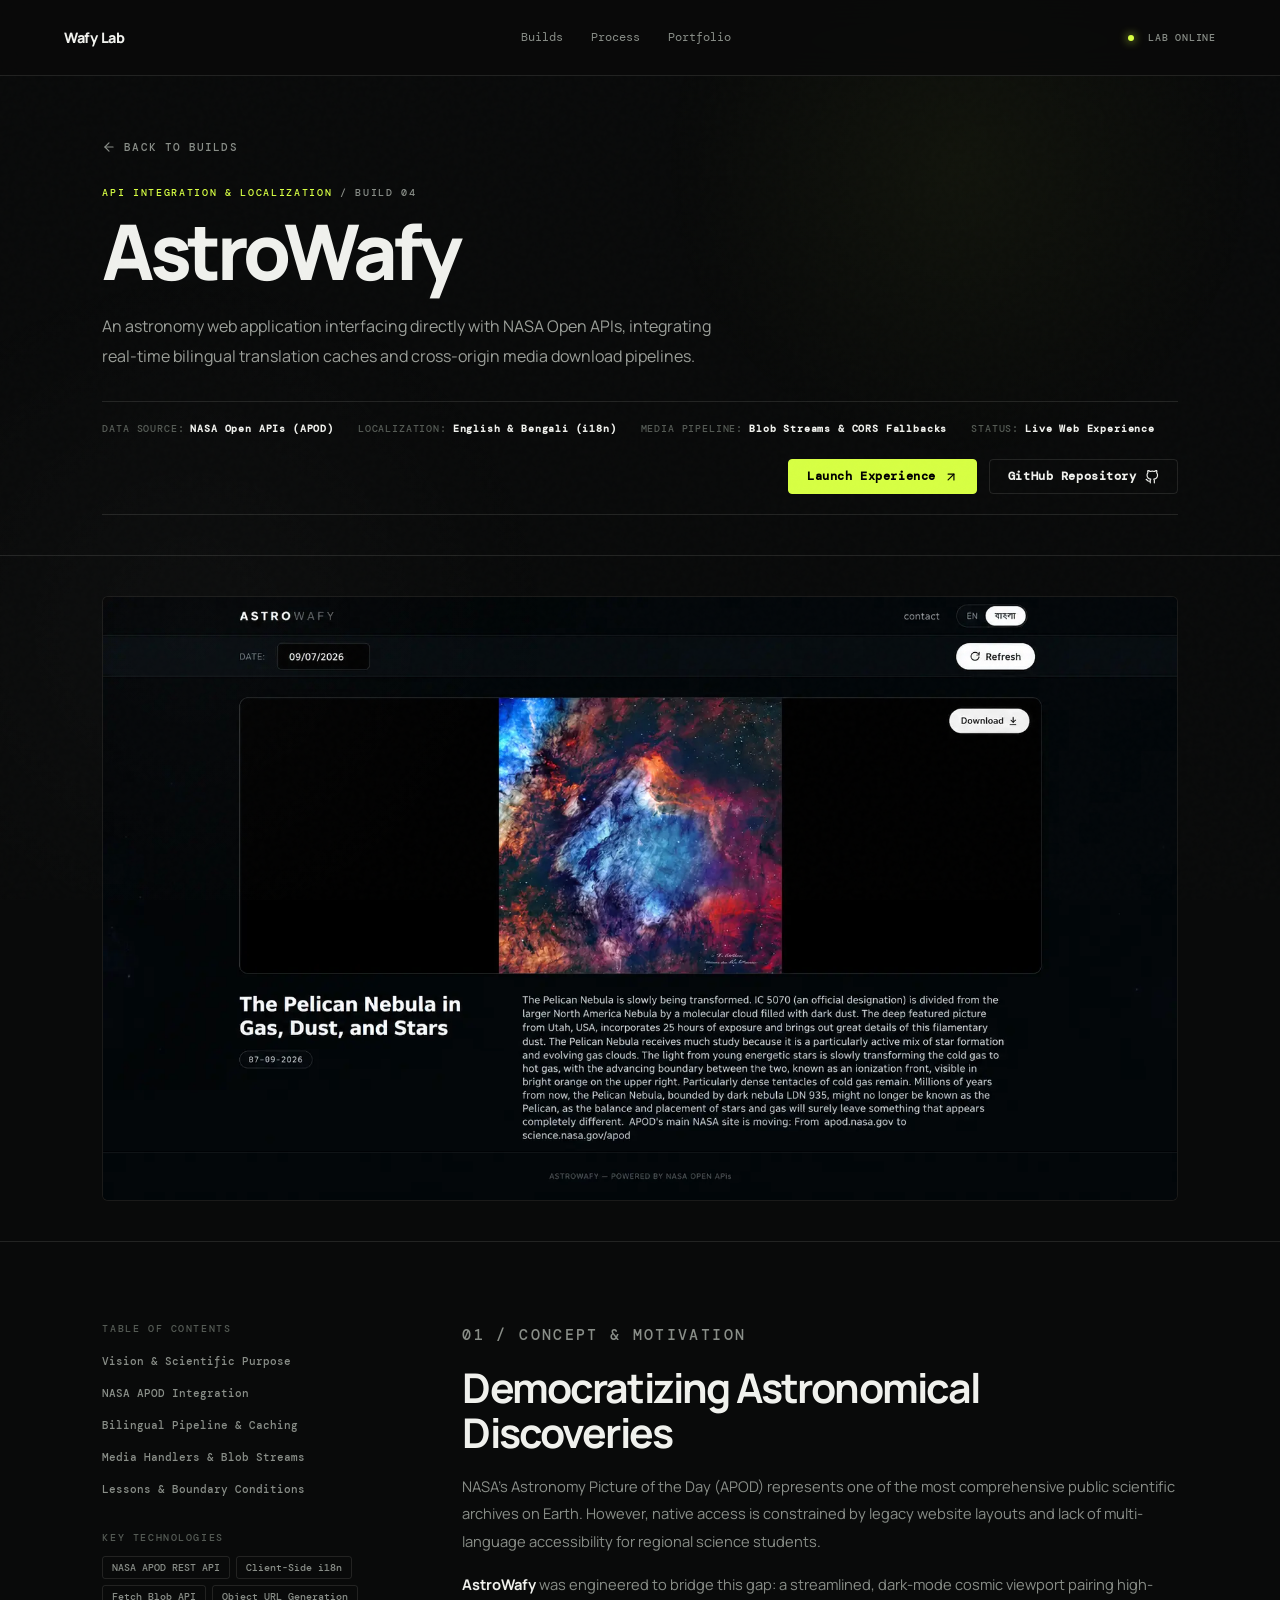
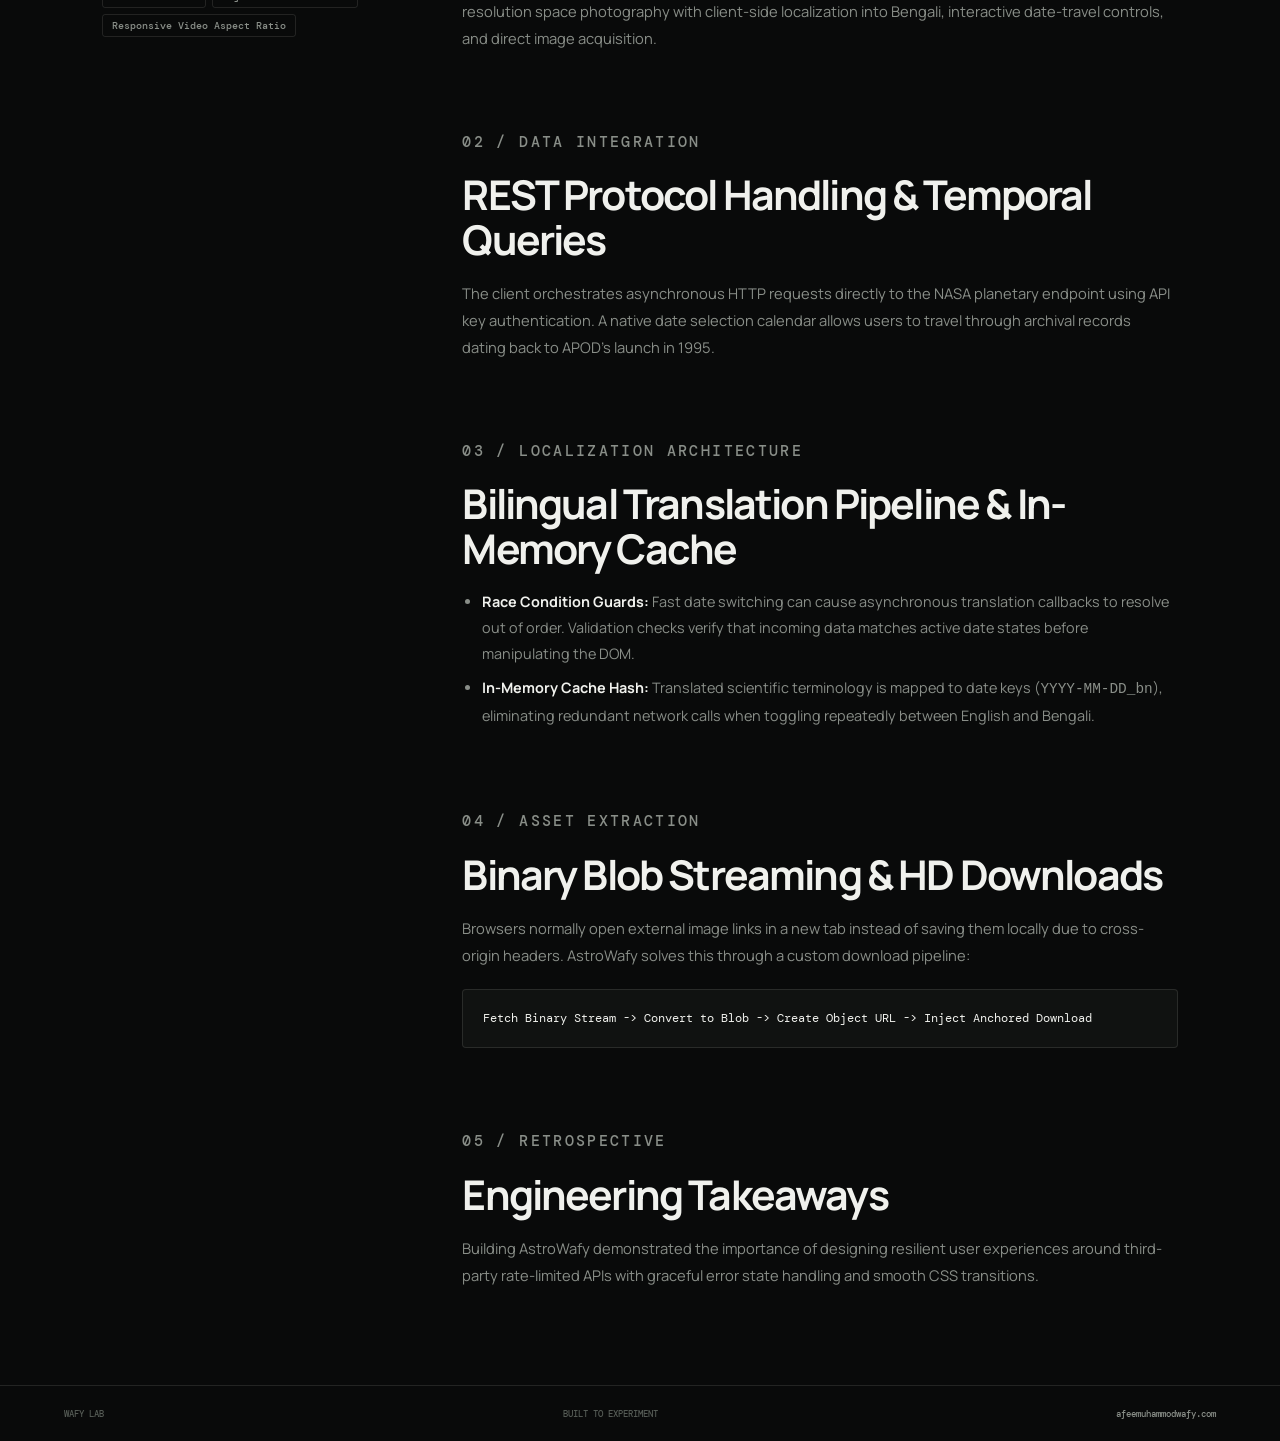
==== astrowafy/index.html @ f5166a3b "Add files via upload" ====
<!doctype html>
<html lang="en">
<head>
  <meta charset="UTF-8">
  <meta name="viewport" content="width=device-width, initial-scale=1.0">
  <title>AstroWafy — Case Study & API Architecture | Wafy Lab</title>
  <meta name="description" content="Technical case study of AstroWafy: An educational exploration interface integrating NASA APOD APIs, dual English-Bengali translation pipelines, and direct Blob image streams.">
  <link rel="canonical" href="https://amwafy.xyz/astrowafy">
  <link rel="preconnect" href="https://fonts.googleapis.com">
  <link rel="preconnect" href="https://fonts.gstatic.com" crossorigin>
  <link href="https://fonts.googleapis.com/css2?family=DM+Mono:wght@400;500&family=Manrope:wght@400;500;600;700;800&display=swap" rel="stylesheet">
  <link rel="icon" href="data:image/svg+xml,%3Csvg xmlns='http://www.w3.org/2000/svg' viewBox='0 0 64 64'%3E%3Crect width='64' height='64' rx='14' fill='%230b0b0b'/%3E%3Cpath d='M18 17h28v8H34v22h-9V25H18z' fill='white'/%3E%3C/svg%3E">
  <link rel="stylesheet" href="../style.css">
</head>
<body>
  <div class="noise" aria-hidden="true"></div>

  <header class="topbar">
    <a class="brand" href="../index.html" aria-label="Wafy Lab home">
      <span>Wafy Lab</span>
    </a>
    <nav>
      <a href="../index.html#builds">Builds</a>
      <a href="../index.html#process">Process</a>
      <a href="https://afeemuhammodwafy.com/" target="_blank" rel="noopener">Portfolio</a>
    </nav>
    <span class="status"><i></i> LAB ONLINE</span>
  </header>

  <main>
    <section class="cs-header">
      <a href="../index.html#builds" class="cs-back">
        <svg viewBox="0 0 24 24" fill="none" stroke="currentColor" stroke-width="2" stroke-linecap="round" stroke-linejoin="round"><path d="M19 12H5"/><path d="M12 19l-7-7 7-7"/></svg>
        Back to builds
      </a>

      <div class="cs-title-wrap">
        <p class="kicker"><span>API INTEGRATION & LOCALIZATION</span> / BUILD 04</p>
        <h1>AstroWafy</h1>
        <p class="lede">An astronomy web application interfacing directly with NASA Open APIs, integrating real-time bilingual translation caches and cross-origin media download pipelines.</p>
      </div>

      <div class="cs-meta-bar">
        <span>DATA SOURCE: <strong>NASA Open APIs (APOD)</strong></span>
        <span>LOCALIZATION: <strong>English & Bengali (i18n)</strong></span>
        <span>MEDIA PIPELINE: <strong>Blob Streams & CORS Fallbacks</strong></span>
        <span>STATUS: <strong>Live Web Experience</strong></span>

        <div class="cs-btn-row">
          <a href="https://astro.amwafy.xyz/" target="_blank" rel="noopener" class="cs-btn primary">
            Launch Experience
            <svg viewBox="0 0 24 24" fill="none" stroke="currentColor" stroke-width="2" stroke-linecap="round" stroke-linejoin="round"><path d="M7 17L17 7"/><path d="M7 7h10v10"/></svg>
          </a>
          <a href="https://github.com/afeemuhammodwafy1/astro" target="_blank" rel="noopener" class="cs-btn secondary">
            GitHub Repository
            <svg viewBox="0 0 24 24" fill="none" stroke="currentColor" stroke-width="2" stroke-linecap="round" stroke-linejoin="round"><path d="M9 19c-5 1.5-5-2.5-7-3m14 6v-3.87a3.37 3.37 0 0 0-.94-2.61c3.14-.35 6.44-1.54 6.44-7A5.44 5.44 0 0 0 20 4.77 5.07 5.07 0 0 0 19.91 1S18.73.65 16 2.48a13.38 13.38 0 0 0-7 0C6.27.65 5.09 1 5.09 1A5.07 5.07 0 0 0 5 4.77a5.44 5.44 0 0 0-1.5 3.78c0 5.42 3.3 6.61 6.44 7A3.37 3.37 0 0 0 9 18.13V22"/></svg>
          </a>
        </div>
      </div>
    </section>

    <section class="cs-hero-media">
      <div class="cs-image-frame">
        <img src="../assets/images/astrowafy.webp" alt="AstroWafy NASA Interface with Bilingual Display" loading="eager">
      </div>
    </section>

    <div class="cs-body">
      <aside class="cs-aside">
        <div class="cs-aside-block">
          <h4>Table of Contents</h4>
          <ul class="cs-nav-list">
            <li><a href="#overview">Vision & Scientific Purpose</a></li>
            <li><a href="#nasa">NASA APOD Integration</a></li>
            <li><a href="#i18n">Bilingual Pipeline & Caching</a></li>
            <li><a href="#media">Media Handlers & Blob Streams</a></li>
            <li><a href="#takeaways">Lessons & Boundary Conditions</a></li>
          </ul>
        </div>

        <div class="cs-aside-block">
          <h4>Key Technologies</h4>
          <div class="cs-tag-cloud">
            <span>NASA APOD REST API</span>
            <span>Client-Side i18n</span>
            <span>Fetch Blob API</span>
            <span>Object URL Generation</span>
            <span>Responsive Video Aspect Ratio</span>
          </div>
        </div>
      </aside>

      <article class="cs-article">
        <section id="overview" class="cs-section">
          <p class="micro">01 / CONCEPT & MOTIVATION</p>
          <h2>Democratizing Astronomical Discoveries</h2>
          <p>NASA's Astronomy Picture of the Day (APOD) represents one of the most comprehensive public scientific archives on Earth. However, native access is constrained by legacy website layouts and lack of multi-language accessibility for regional science students.</p>
          <p><strong>AstroWafy</strong> was engineered to bridge this gap: a streamlined, dark-mode cosmic viewport pairing high-resolution space photography with client-side localization into Bengali, interactive date-travel controls, and direct image acquisition.</p>
        </section>

        <section id="nasa" class="cs-section">
          <p class="micro">02 / DATA INTEGRATION</p>
          <h2>REST Protocol Handling & Temporal Queries</h2>
          <p>The client orchestrates asynchronous HTTP requests directly to the NASA planetary endpoint using API key authentication. A native date selection calendar allows users to travel through archival records dating back to APOD's launch in 1995.</p>
        </section>

        <section id="i18n" class="cs-section">
          <p class="micro">03 / LOCALIZATION ARCHITECTURE</p>
          <h2>Bilingual Translation Pipeline & In-Memory Cache</h2>
          <ul>
            <li><strong>Race Condition Guards:</strong> Fast date switching can cause asynchronous translation callbacks to resolve out of order. Validation checks verify that incoming data matches active date states before manipulating the DOM.</li>
            <li><strong>In-Memory Cache Hash:</strong> Translated scientific terminology is mapped to date keys (<code>YYYY-MM-DD_bn</code>), eliminating redundant network calls when toggling repeatedly between English and Bengali.</li>
          </ul>
        </section>

        <section id="media" class="cs-section">
          <p class="micro">04 / ASSET EXTRACTION</p>
          <h2>Binary Blob Streaming & HD Downloads</h2>
          <p>Browsers normally open external image links in a new tab instead of saving them locally due to cross-origin headers. AstroWafy solves this through a custom download pipeline:</p>
          <div class="cs-code-box">
Fetch Binary Stream -> Convert to Blob -> Create Object URL -> Inject Anchored Download
          </div>
        </section>

        <section id="takeaways" class="cs-section">
          <p class="micro">05 / RETROSPECTIVE</p>
          <h2>Engineering Takeaways</h2>
          <p>Building AstroWafy demonstrated the importance of designing resilient user experiences around third-party rate-limited APIs with graceful error state handling and smooth CSS transitions.</p>
        </section>
      </article>
    </div>
  </main>

  <footer>
    <span>WAFY LAB</span>
    <span>BUILT TO EXPERIMENT</span>
    <a href="https://afeemuhammodwafy.com/" target="_blank" rel="noopener">afeemuhammodwafy.com</a>
  </footer>
</body>
</html>
---- style.css ----
:root {
  --bg: #090a0a;
  --panel: #101211;
  --panel-2: #141715;
  --text: #f0f1ed;
  --muted: #898e88;
  --dim: #555b55;
  --line: rgba(240, 241, 237, 0.11);
  --acid: #d7ff43;
  --mono: "DM Mono", monospace;
  --sans: "Manrope", sans-serif;
}

* {
  box-sizing: border-box;
  margin: 0;
  padding: 0;
}

html {
  scroll-behavior: smooth;
}

body {
  background: var(--bg);
  color: var(--text);
  font-family: var(--sans);
  overflow-x: hidden;
  line-height: 1.5;
}

body:before {
  content: "";
  position: fixed;
  inset: 0;
  background: radial-gradient(circle at 75% 18%, rgba(215, 255, 67, 0.045), transparent 25%),
              radial-gradient(circle at 15% 70%, rgba(255, 255, 255, 0.025), transparent 30%);
  pointer-events: none;
}

.noise {
  position: fixed;
  inset: 0;
  opacity: 0.025;
  pointer-events: none;
  z-index: 10;
  background-image: url("data:image/svg+xml,%3Csvg viewBox='0 0 180 180' xmlns='http://www.w3.org/2000/svg'%3E%3Cfilter id='n'%3E%3CfeTurbulence type='fractalNoise' baseFrequency='.9' numOctaves='3' stitchTiles='stitch'/%3E%3C/filter%3E%3Crect width='100%25' height='100%25' filter='url(%23n)' opacity='.7'/%3E%3C/svg%3E");
}

a {
  color: inherit;
}

.skip-link {
  position: fixed;
  left: 1rem;
  top: -4rem;
  z-index: 9999;
  padding: 0.7rem 1rem;
  background: #111;
  color: #fff;
  text-decoration: none;
  border-radius: 0.5rem;
}

.skip-link:focus {
  top: 1rem;
}

.topbar {
  height: 76px;
  border-bottom: 1px solid var(--line);
  display: flex;
  align-items: center;
  padding: 0 clamp(20px, 5vw, 72px);
  gap: 42px;
  background: rgba(9, 10, 10, 0.78);
  backdrop-filter: blur(16px);
  position: sticky;
  top: 0;
  z-index: 100;
}

.brand {
  display: flex;
  align-items: center;
  text-decoration: none;
  font-size: 0.9rem;
  font-weight: 800;
  letter-spacing: -0.02em;
}

.topbar nav {
  display: flex;
  gap: 28px;
  margin: auto;
  font: 400 0.72rem var(--mono);
  color: var(--muted);
}

.topbar nav a {
  text-decoration: none;
  transition: color 0.2s;
}

.topbar nav a:hover {
  color: var(--text);
}

.status {
  font: 500 0.62rem var(--mono);
  letter-spacing: 0.08em;
  color: var(--muted);
}

.status i {
  display: inline-block;
  width: 6px;
  height: 6px;
  background: var(--acid);
  border-radius: 50%;
  margin-right: 7px;
  box-shadow: 0 0 10px var(--acid);
}

.hero {
  min-height: calc(100vh - 76px);
  display: grid;
  grid-template-columns: minmax(0, 1.05fr) minmax(380px, 0.95fr);
  align-items: center;
  gap: 40px;
  padding: 70px clamp(20px, 8vw, 120px);
  border-bottom: 1px solid var(--line);
}

.kicker,
.eyebrow,
.micro {
  font: 500 0.65rem var(--mono);
  letter-spacing: 0.16em;
  color: var(--muted);
  text-transform: uppercase;
}

.kicker span,
.eyebrow {
  color: var(--acid);
}

.hero h1 {
  font-size: clamp(3.6rem, 8vw, 8.2rem);
  line-height: 0.9;
  letter-spacing: -0.075em;
  margin: 25px 0 32px;
  font-weight: 800;
}

.hero h1 em {
  font-style: normal;
  color: var(--muted);
}

.lede {
  max-width: 630px;
  color: #9b9f99;
  font-size: 1rem;
  line-height: 1.85;
}

.scroll-cue {
  display: inline-flex;
  align-items: center;
  gap: 12px;
  margin-top: 38px;
  text-decoration: none;
  font: 500 0.68rem var(--mono);
  color: var(--text);
  text-transform: uppercase;
  letter-spacing: 0.08em;
}

.scroll-cue svg {
  width: 17px;
  color: var(--acid);
  transition: transform 0.2s;
}

.scroll-cue:hover svg {
  transform: translateY(4px);
}

.lab-orbit {
  height: min(570px, 45vw);
  min-height: 360px;
  position: relative;
  display: grid;
  place-items: center;
}

.orbit {
  position: absolute;
  border: 1px solid var(--line);
  border-radius: 50%;
  animation: spin linear infinite;
}

.orbit-a {
  width: 86%;
  height: 86%;
  animation-duration: 28s;
}

.orbit-b {
  width: 62%;
  height: 62%;
  border-color: rgba(215, 255, 67, 0.18);
  animation-duration: 19s;
  animation-direction: reverse;
}

.orbit-c {
  width: 39%;
  height: 39%;
  animation-duration: 12s;
}

.orbit:after {
  content: "";
  position: absolute;
  width: 5px;
  height: 5px;
  background: var(--acid);
  border-radius: 50%;
  top: -3px;
  left: 50%;
  box-shadow: 0 0 16px var(--acid);
}

.core {
  width: 170px;
  height: 170px;
  border: 1px solid rgba(215, 255, 67, 0.45);
  border-radius: 50%;
  display: flex;
  flex-direction: column;
  align-items: center;
  justify-content: center;
  background: rgba(215, 255, 67, 0.025);
  box-shadow: 0 0 80px rgba(215, 255, 67, 0.05);
}

.core small {
  font: 500 0.48rem var(--mono);
  color: var(--muted);
  letter-spacing: 0.1em;
  text-align: center;
  line-height: 1.6;
}

.orbit-label {
  position: absolute;
  font: 500 0.55rem var(--mono);
  letter-spacing: 0.12em;
  color: var(--dim);
  background: var(--bg);
  padding: 5px 7px;
}

.l1 { top: 12%; right: 9%; }
.l2 { bottom: 17%; left: 8%; }
.l3 { top: 43%; right: 0; }

@keyframes spin {
  to {
    transform: rotate(360deg);
  }
}

.signal-strip {
  border-bottom: 1px solid var(--line);
  display: grid;
  grid-template-columns: repeat(4, 1fr);
  padding: 17px clamp(20px, 5vw, 72px);
  gap: 20px;
  font: 500 0.59rem var(--mono);
  color: var(--dim);
  letter-spacing: 0.08em;
}

.builds {
  padding: 120px clamp(20px, 8vw, 120px);
}

.section-intro {
  display: flex;
  justify-content: space-between;
  align-items: end;
  gap: 40px;
  margin-bottom: 55px;
}

.section-intro h2,
.process h2 {
  font-size: clamp(2.7rem, 5vw, 5.2rem);
  line-height: 0.92;
  letter-spacing: -0.065em;
  margin: 14px 0 0;
}

.section-note {
  max-width: 370px;
  color: var(--muted);
  font-size: 0.85rem;
  line-height: 1.7;
}

.featured-build {
  border: 1px solid var(--line);
  background: linear-gradient(125deg, #111411, #0c0e0d);
  padding: 30px 34px 0;
  overflow: hidden;
}

.build-meta,
.tile-head {
  display: flex;
  justify-content: space-between;
  font: 500 0.6rem var(--mono);
  letter-spacing: 0.1em;
  color: var(--dim);
}

.featured-content {
  display: grid;
  grid-template-columns: 1.05fr 0.95fr;
  gap: 60px;
  padding: 60px 0;
  align-items: center;
}

.featured-content h3 {
  font-size: clamp(2.5rem, 5vw, 5.2rem);
  line-height: 0.92;
  letter-spacing: -0.065em;
  margin: 0;
}

.build-description {
  max-width: 560px;
  color: var(--muted);
  line-height: 1.8;
  font-size: 0.9rem;
  margin-top: 24px;
}

.project-media,
.tile-media {
  width: 100%;
  aspect-ratio: 16/9;
  border: 1px solid var(--line);
  background: #000;
  border-radius: 4px;
  overflow: hidden;
  position: relative;
}

.tile-media {
  margin: 16px 0 20px;
}

.project-shot {
  width: 100%;
  height: 100%;
  object-fit: cover;
  display: block;
  filter: contrast(102%) brightness(0.95);
  transition: transform 0.4s cubic-bezier(0.16, 1, 0.3, 1), filter 0.4s ease;
}

.build-footer {
  border-top: 1px solid var(--line);
  padding: 19px 0;
  display: flex;
  justify-content: space-between;
  align-items: center;
  gap: 20px;
  font: 500 0.6rem var(--mono);
  color: var(--dim);
}

.tile-foot {
  border-top: 1px solid var(--line);
  margin-top: auto;
  padding-top: 18px;
  display: flex;
  justify-content: space-between;
  align-items: center;
  gap: 12px;
  font: 500 0.58rem var(--mono);
  color: var(--dim);
}

.tile-stack-tag {
  color: var(--dim);
  font: 500 0.58rem var(--mono);
}

.card-actions {
  display: flex;
  align-items: center;
  gap: 14px;
}

.btn-case-study {
  display: inline-flex;
  align-items: center;
  gap: 6px;
  color: var(--acid);
  text-decoration: none;
  font-weight: 600;
  letter-spacing: 0.04em;
  transition: opacity 0.2s;
}

.btn-case-study:hover {
  opacity: 0.8;
}

.btn-live {
  display: inline-flex;
  align-items: center;
  gap: 5px;
  color: var(--muted);
  text-decoration: none;
  transition: color 0.2s;
}

.btn-live:hover {
  color: var(--text);
}

.btn-case-study svg,
.btn-live svg {
  width: 13px;
  height: 13px;
  flex-shrink: 0;
}

.build-stack {
  display: grid;
  grid-template-columns: repeat(3, 1fr);
  gap: 16px;
  margin-top: 16px;
}

.build-tile {
  min-height: 430px;
  border: 1px solid var(--line);
  padding: 24px;
  display: flex;
  flex-direction: column;
  position: relative;
  background: var(--panel);
  transition: transform 0.25s, border-color 0.25s;
}

.build-tile:hover {
  transform: translateY(-4px);
  border-color: rgba(215, 255, 67, 0.28);
}

.build-tile:hover .project-shot,
.featured-build:hover .project-shot {
  transform: scale(1.04);
  filter: contrast(108%) brightness(1);
}

.build-tile h3 {
  font-size: 1.45rem;
  line-height: 1.05;
  letter-spacing: -0.045em;
  margin: 0 0 10px;
}

.build-tile > p:not(.micro) {
  color: var(--muted);
  font-size: 0.78rem;
  line-height: 1.7;
  max-width: 330px;
}

.process {
  padding: 120px clamp(20px, 8vw, 120px);
  display: grid;
  grid-template-columns: 0.8fr 1.2fr;
  gap: 100px;
  border-top: 1px solid var(--line);
  border-bottom: 1px solid var(--line);
}

.process h2 {
  font-size: clamp(3rem, 6vw, 6rem);
}

.process-list {
  border-top: 1px solid var(--line);
}

.process-row {
  padding: 28px 0;
  border-bottom: 1px solid var(--line);
}

.process-row h3 {
  font-size: 1.25rem;
  letter-spacing: -0.03em;
}

.process-row p {
  color: var(--muted);
  font-size: 0.8rem;
  line-height: 1.7;
  max-width: 540px;
  margin-top: 9px;
}

.manifesto {
  padding: 140px clamp(20px, 8vw, 120px);
  border-top: 1px solid var(--line);
  border-bottom: 1px solid var(--line);
  max-width: 1000px;
  margin: 0 auto;
}

.manifesto .eyebrow {
  margin-bottom: 2rem;
}

blockquote {
  font-size: clamp(1.9rem, 4vw, 4.2rem);
  line-height: 1.05;
  letter-spacing: -0.055em;
  max-width: 1000px;
  margin-bottom: 2rem;
}

.signature {
  font: 500 0.68rem var(--mono);
  color: var(--dim);
}

.section-label {
  font-family: var(--mono);
  font-size: 0.65rem;
  font-weight: 500;
  letter-spacing: 0.16em;
  color: var(--acid);
  text-transform: uppercase;
  margin-bottom: 1.5rem;
}

.lab-info {
  padding: 6rem clamp(20px, 8vw, 120px);
  border-top: 1px solid var(--line);
}

.lab-info-grid {
  display: grid;
  grid-template-columns: minmax(0, 0.8fr) minmax(0, 1.2fr);
  gap: 3rem;
  align-items: start;
  max-width: 1400px;
  margin: 0 auto;
}

.lab-info h2 {
  font-size: clamp(2.5rem, 4vw, 3.8rem);
  line-height: 1.05;
  letter-spacing: -0.04em;
}

.lab-info-copy p {
  margin-bottom: 1rem;
  max-width: 65ch;
  line-height: 1.8;
  color: var(--muted);
}

.cs-header {
  padding: 60px clamp(20px, 8vw, 120px) 40px;
  border-bottom: 1px solid var(--line);
}

.cs-back {
  display: inline-flex;
  align-items: center;
  gap: 8px;
  font: 500 0.68rem var(--mono);
  color: var(--muted);
  text-decoration: none;
  text-transform: uppercase;
  letter-spacing: 0.1em;
  margin-bottom: 32px;
  transition: color 0.2s;
}

.cs-back:hover {
  color: var(--acid);
}

.cs-back svg {
  width: 14px;
  height: 14px;
}

.cs-title-wrap h1 {
  font-size: clamp(2.8rem, 6vw, 5.5rem);
  line-height: 0.95;
  letter-spacing: -0.06em;
  margin: 16px 0 24px;
  font-weight: 800;
}

.cs-meta-bar {
  display: flex;
  flex-wrap: wrap;
  gap: 24px;
  align-items: center;
  padding: 20px 0;
  border-top: 1px solid var(--line);
  border-bottom: 1px solid var(--line);
  margin-top: 30px;
  font: 500 0.65rem var(--mono);
  color: var(--dim);
  letter-spacing: 0.08em;
}

.cs-meta-bar span {
  display: inline-flex;
  align-items: center;
  gap: 6px;
}

.cs-meta-bar strong {
  color: var(--text);
}

.cs-btn-row {
  display: flex;
  gap: 12px;
  margin-left: auto;
}

.cs-btn {
  display: inline-flex;
  align-items: center;
  gap: 8px;
  padding: 9px 18px;
  border: 1px solid var(--line);
  border-radius: 4px;
  font: 600 0.72rem var(--mono);
  text-decoration: none;
  color: var(--text);
  transition: all 0.2s;
  letter-spacing: 0.05em;
}

.cs-btn svg {
  width: 14px;
  height: 14px;
}

.cs-btn.primary {
  background: var(--acid);
  color: #000;
  border-color: var(--acid);
}

.cs-btn.primary:hover {
  opacity: 0.9;
}

.cs-btn.secondary:hover {
  border-color: var(--acid);
  color: var(--acid);
}

.cs-hero-media {
  padding: 40px clamp(20px, 8vw, 120px);
  border-bottom: 1px solid var(--line);
}

.cs-image-frame {
  width: 100%;
  aspect-ratio: 16/9;
  border: 1px solid var(--line);
  border-radius: 6px;
  overflow: hidden;
  background: #000;
}

.cs-image-frame img {
  width: 100%;
  height: 100%;
  object-fit: cover;
  display: block;
}

.cs-body {
  padding: 80px clamp(20px, 8vw, 120px);
  display: grid;
  grid-template-columns: 280px minmax(0, 1fr);
  gap: 80px;
}

.cs-aside {
  position: sticky;
  top: 100px;
  height: fit-content;
  display: flex;
  flex-direction: column;
  gap: 32px;
}

.cs-aside-block h4 {
  font: 500 0.62rem var(--mono);
  letter-spacing: 0.16em;
  color: var(--dim);
  text-transform: uppercase;
  margin-bottom: 12px;
}

.cs-tag-cloud {
  display: flex;
  flex-wrap: wrap;
  gap: 6px;
}

.cs-tag-cloud span {
  padding: 4px 9px;
  border: 1px solid var(--line);
  border-radius: 3px;
  font: 500 0.62rem var(--mono);
  color: var(--muted);
}

.cs-nav-list {
  list-style: none;
  display: flex;
  flex-direction: column;
  gap: 8px;
}

.cs-nav-list a {
  font: 500 0.68rem var(--mono);
  color: var(--muted);
  text-decoration: none;
  transition: color 0.2s;
}

.cs-nav-list a:hover {
  color: var(--acid);
}

.cs-article {
  display: flex;
  flex-direction: column;
  gap: 60px;
}

.cs-section {
  scroll-margin-top: 100px;
}

.cs-section h2 {
  font-size: clamp(1.8rem, 3.2vw, 2.6rem);
  letter-spacing: -0.045em;
  line-height: 1.1;
  margin-bottom: 18px;
  color: var(--text);
}

.cs-section p {
  font-size: 0.92rem;
  line-height: 1.85;
  color: var(--muted);
  margin-bottom: 16px;
}

.cs-section p strong {
  color: var(--text);
}

.cs-section ul {
  margin: 0 0 20px 20px;
  color: var(--muted);
  font-size: 0.9rem;
  line-height: 1.8;
}

.cs-section li {
  margin-bottom: 8px;
}

.cs-section li strong {
  color: var(--text);
}

.cs-grid-cards {
  display: grid;
  grid-template-columns: repeat(auto-fit, minmax(240px, 1fr));
  gap: 16px;
  margin: 24px 0;
}

.cs-card {
  border: 1px solid var(--line);
  background: var(--panel);
  padding: 20px;
  border-radius: 4px;
}

.cs-card h4 {
  font-size: 0.95rem;
  margin-bottom: 8px;
  color: var(--text);
  letter-spacing: -0.02em;
}

.cs-card p {
  font-size: 0.82rem;
  line-height: 1.65;
  color: var(--muted);
}

.cs-code-box {
  background: var(--panel);
  border: 1px solid var(--line);
  border-radius: 4px;
  padding: 18px 20px;
  font: 400 0.78rem var(--mono);
  color: var(--text);
  overflow-x: auto;
  margin: 20px 0;
  line-height: 1.7;
}

footer {
  border-top: 1px solid var(--line);
  padding: 22px clamp(20px, 5vw, 72px);
  display: flex;
  justify-content: space-between;
  gap: 20px;
  font: 500 0.57rem var(--mono);
  color: var(--dim);
}

footer a {
  text-decoration: none;
  color: var(--muted);
}

@media (max-width: 960px) {
  .hero {
    grid-template-columns: 1fr;
    padding-top: 90px;
  }
  .lab-orbit {
    height: 440px;
  }
  .build-stack {
    grid-template-columns: 1fr;
  }
  .featured-content {
    grid-template-columns: 1fr;
    gap: 45px;
  }
  .process {
    grid-template-columns: 1fr;
    gap: 60px;
  }
  .cs-body {
    grid-template-columns: 1fr;
    gap: 50px;
  }
  .cs-aside {
    position: static;
  }
  .cs-btn-row {
    margin-left: 0;
    width: 100%;
  }
}

@media (max-width: 620px) {
  .topbar {
    height: 64px;
    padding: 0 18px;
    gap: 0;
  }
  .topbar nav {
    display: none;
  }
  .status {
    margin-left: auto;
  }
  .hero {
    min-height: auto;
    padding: 80px 20px 70px;
  }
  .hero h1 {
    font-size: clamp(3.1rem, 17vw, 5rem);
  }
  .signal-strip {
    grid-template-columns: 1fr 1fr;
    font-size: 0.52rem;
  }
  .builds,
  .process {
    padding: 80px 20px;
  }
  .section-intro {
    display: block;
  }
  .section-note {
    margin-top: 20px;
  }
  .featured-build {
    padding: 22px 20px 0;
  }
  .featured-content {
    padding: 40px 0 35px;
  }
  .build-footer {
    flex-direction: column;
    align-items: flex-start;
  }
  .manifesto {
    padding: 90px 20px;
  }
  footer {
    display: grid;
    grid-template-columns: 1fr;
  }
  .cs-header,
  .cs-hero-media,
  .cs-body {
    padding-left: 20px;
    padding-right: 20px;
  }
  .cs-btn-row {
    flex-direction: column;
  }
  .cs-btn {
    justify-content: center;
  }
}
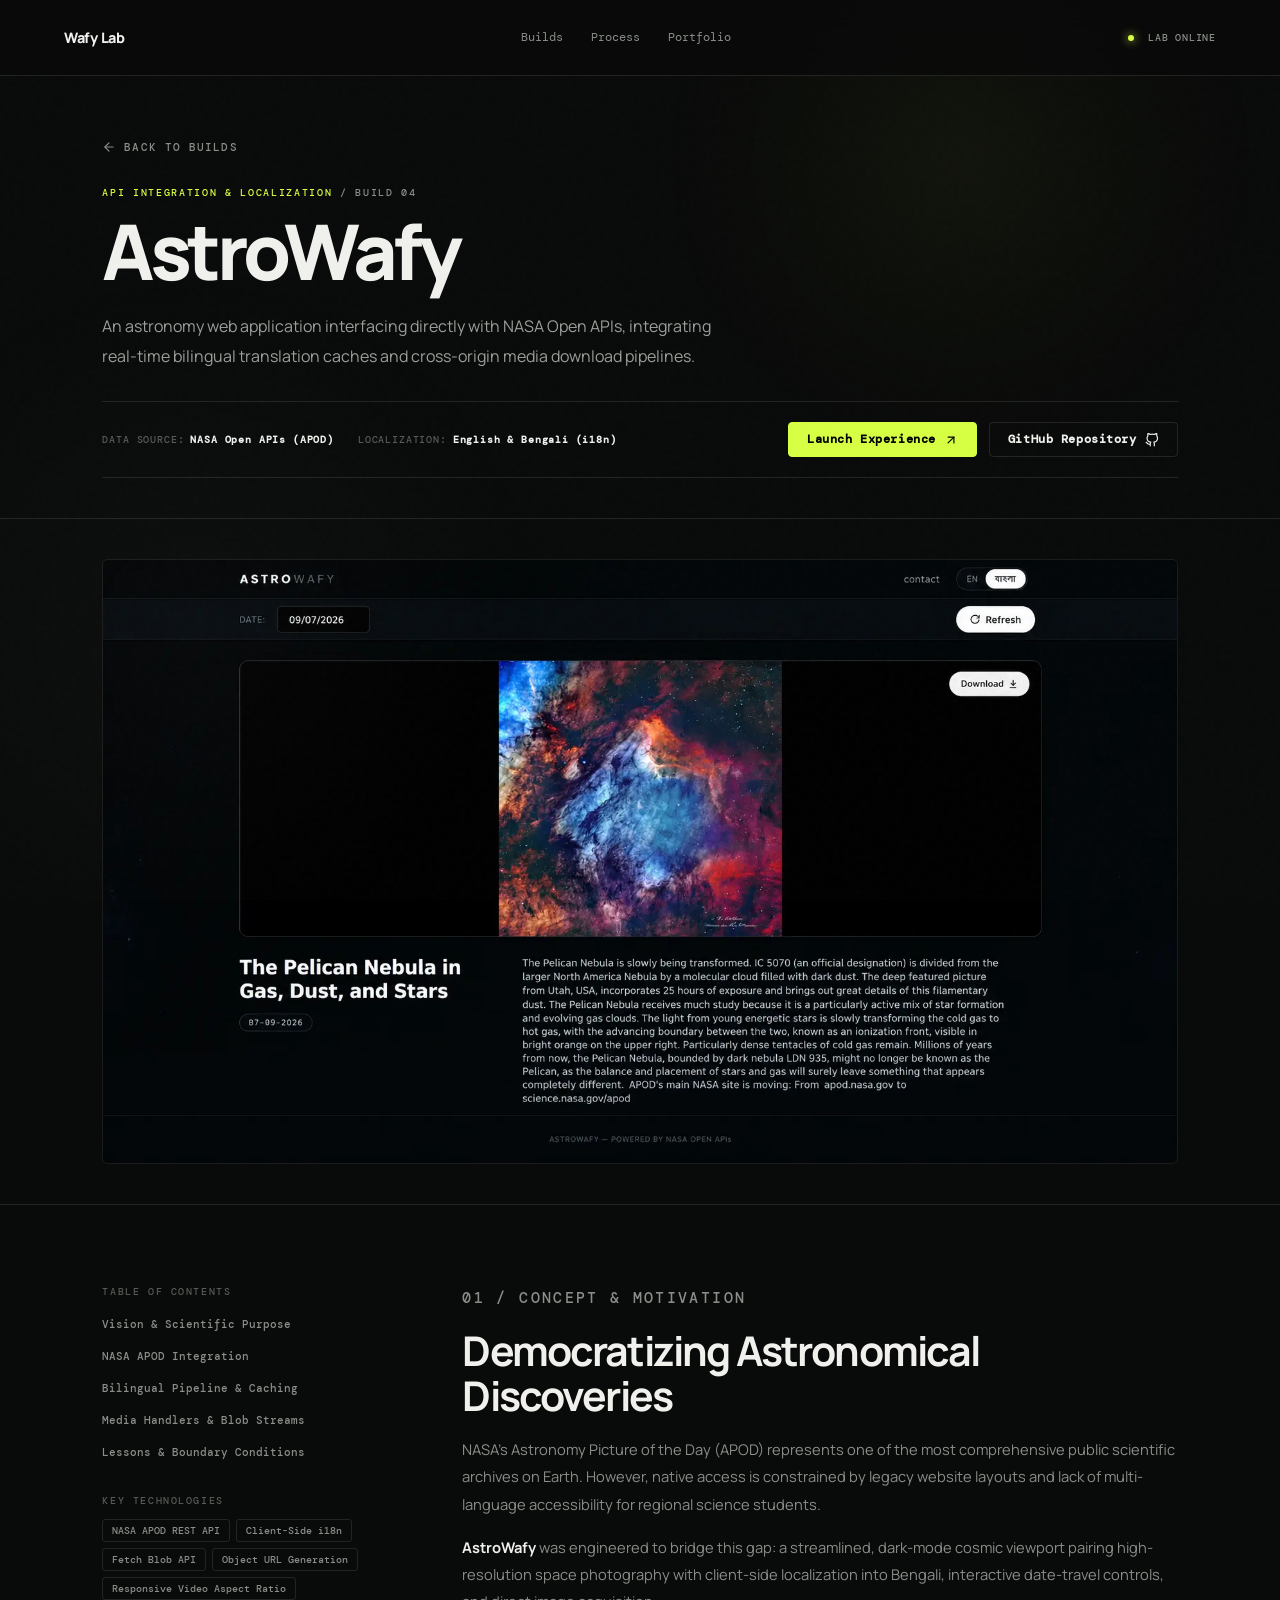
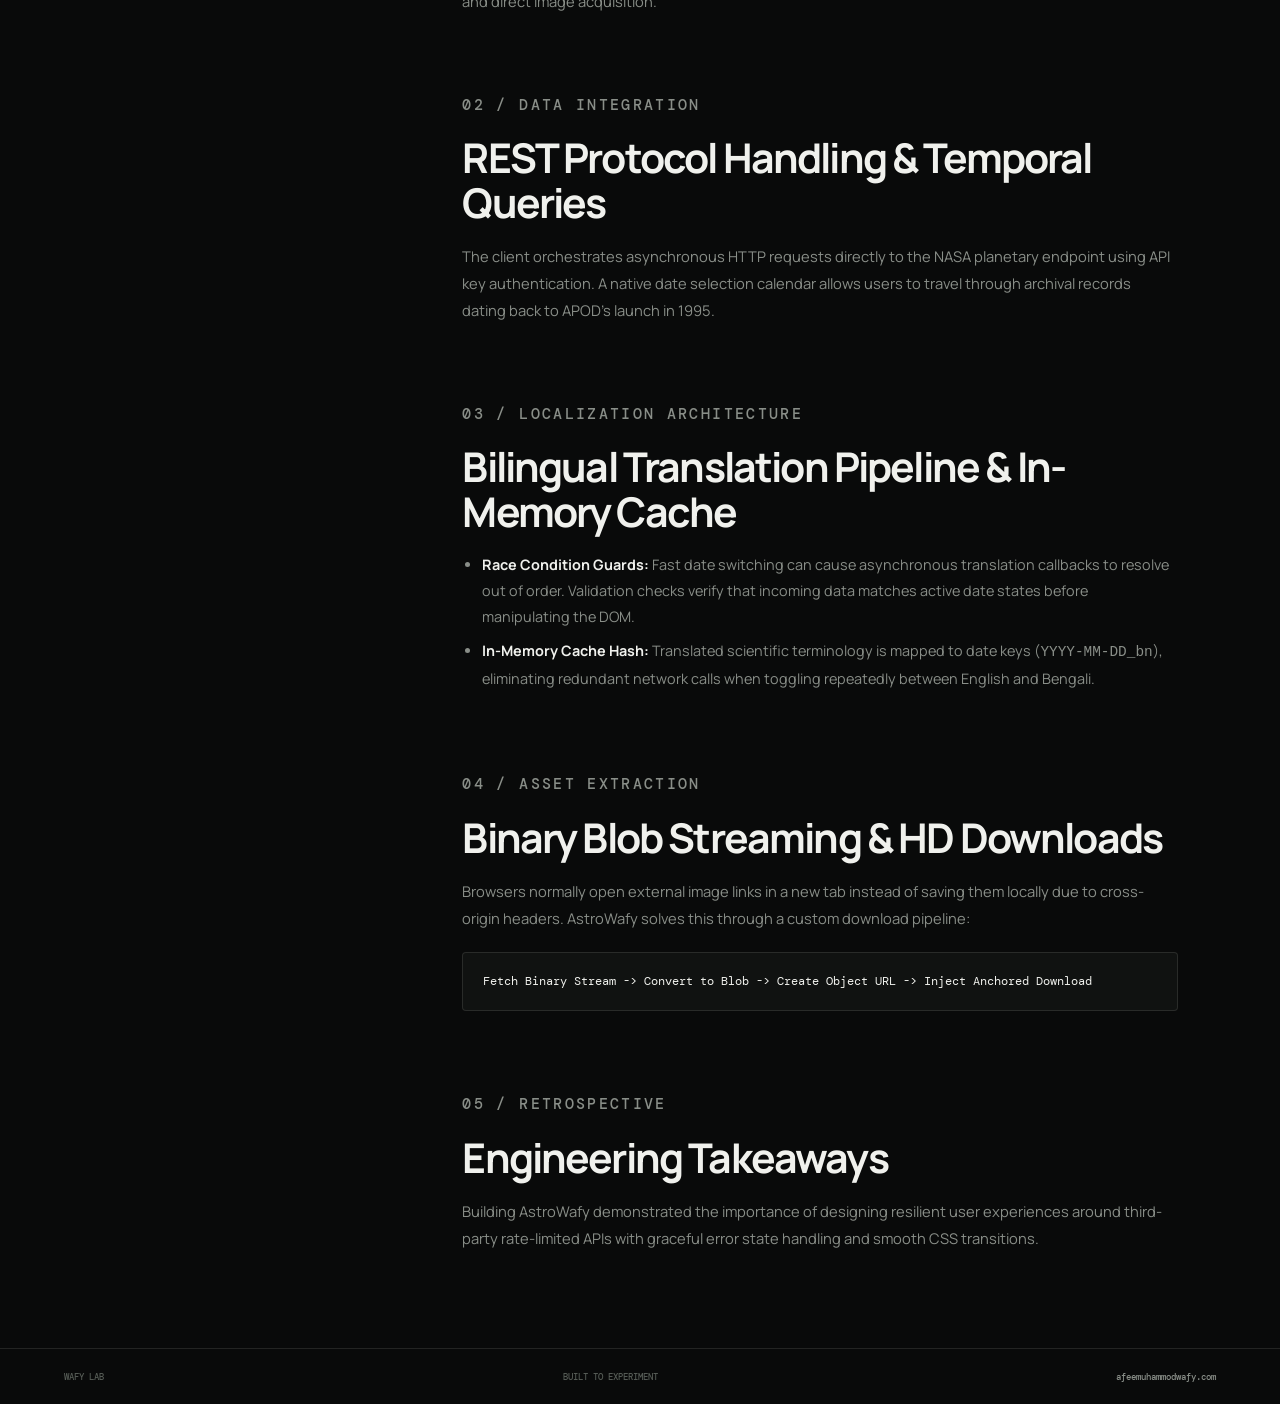
==== commit a1b5b60c: "Add files via upload" ====
--- a/astrowafy/index.html
+++ b/astrowafy/index.html
@@ -5,23 +5,23 @@
   <meta name="viewport" content="width=device-width, initial-scale=1.0">
   <title>AstroWafy — Case Study & API Architecture | Wafy Lab</title>
   <meta name="description" content="Technical case study of AstroWafy: An educational exploration interface integrating NASA APOD APIs, dual English-Bengali translation pipelines, and direct Blob image streams.">
-  <link rel="canonical" href="https://amwafy.xyz/astrowafy">
+  <link rel="canonical" href="https://amwafy.xyz/astrowafy/">
   <link rel="preconnect" href="https://fonts.googleapis.com">
   <link rel="preconnect" href="https://fonts.gstatic.com" crossorigin>
   <link href="https://fonts.googleapis.com/css2?family=DM+Mono:wght@400;500&family=Manrope:wght@400;500;600;700;800&display=swap" rel="stylesheet">
   <link rel="icon" href="data:image/svg+xml,%3Csvg xmlns='http://www.w3.org/2000/svg' viewBox='0 0 64 64'%3E%3Crect width='64' height='64' rx='14' fill='%230b0b0b'/%3E%3Cpath d='M18 17h28v8H34v22h-9V25H18z' fill='white'/%3E%3C/svg%3E">
-  <link rel="stylesheet" href="../style.css">
+  <link rel="stylesheet" href="/style.css">
 </head>
 <body>
   <div class="noise" aria-hidden="true"></div>
 
   <header class="topbar">
-    <a class="brand" href="../index.html" aria-label="Wafy Lab home">
+    <a class="brand" href="/" aria-label="Wafy Lab home">
       <span>Wafy Lab</span>
     </a>
     <nav>
-      <a href="../index.html#builds">Builds</a>
-      <a href="../index.html#process">Process</a>
+      <a href="/#builds">Builds</a>
+      <a href="/#process">Process</a>
       <a href="https://afeemuhammodwafy.com/" target="_blank" rel="noopener">Portfolio</a>
     </nav>
     <span class="status"><i></i> LAB ONLINE</span>
@@ -29,7 +29,7 @@
 
   <main>
     <section class="cs-header">
-      <a href="../index.html#builds" class="cs-back">
+      <a href="/#builds" class="cs-back">
         <svg viewBox="0 0 24 24" fill="none" stroke="currentColor" stroke-width="2" stroke-linecap="round" stroke-linejoin="round"><path d="M19 12H5"/><path d="M12 19l-7-7 7-7"/></svg>
         Back to builds
       </a>
@@ -43,8 +43,6 @@
       <div class="cs-meta-bar">
         <span>DATA SOURCE: <strong>NASA Open APIs (APOD)</strong></span>
         <span>LOCALIZATION: <strong>English & Bengali (i18n)</strong></span>
-        <span>MEDIA PIPELINE: <strong>Blob Streams & CORS Fallbacks</strong></span>
-        <span>STATUS: <strong>Live Web Experience</strong></span>
 
         <div class="cs-btn-row">
           <a href="https://astro.amwafy.xyz/" target="_blank" rel="noopener" class="cs-btn primary">
@@ -61,7 +59,7 @@
 
     <section class="cs-hero-media">
       <div class="cs-image-frame">
-        <img src="../assets/images/astrowafy.webp" alt="AstroWafy NASA Interface with Bilingual Display" loading="eager">
+        <img src="/assets/images/astrowafy.webp" alt="AstroWafy NASA Interface with Bilingual Display" loading="eager">
       </div>
     </section>
 
